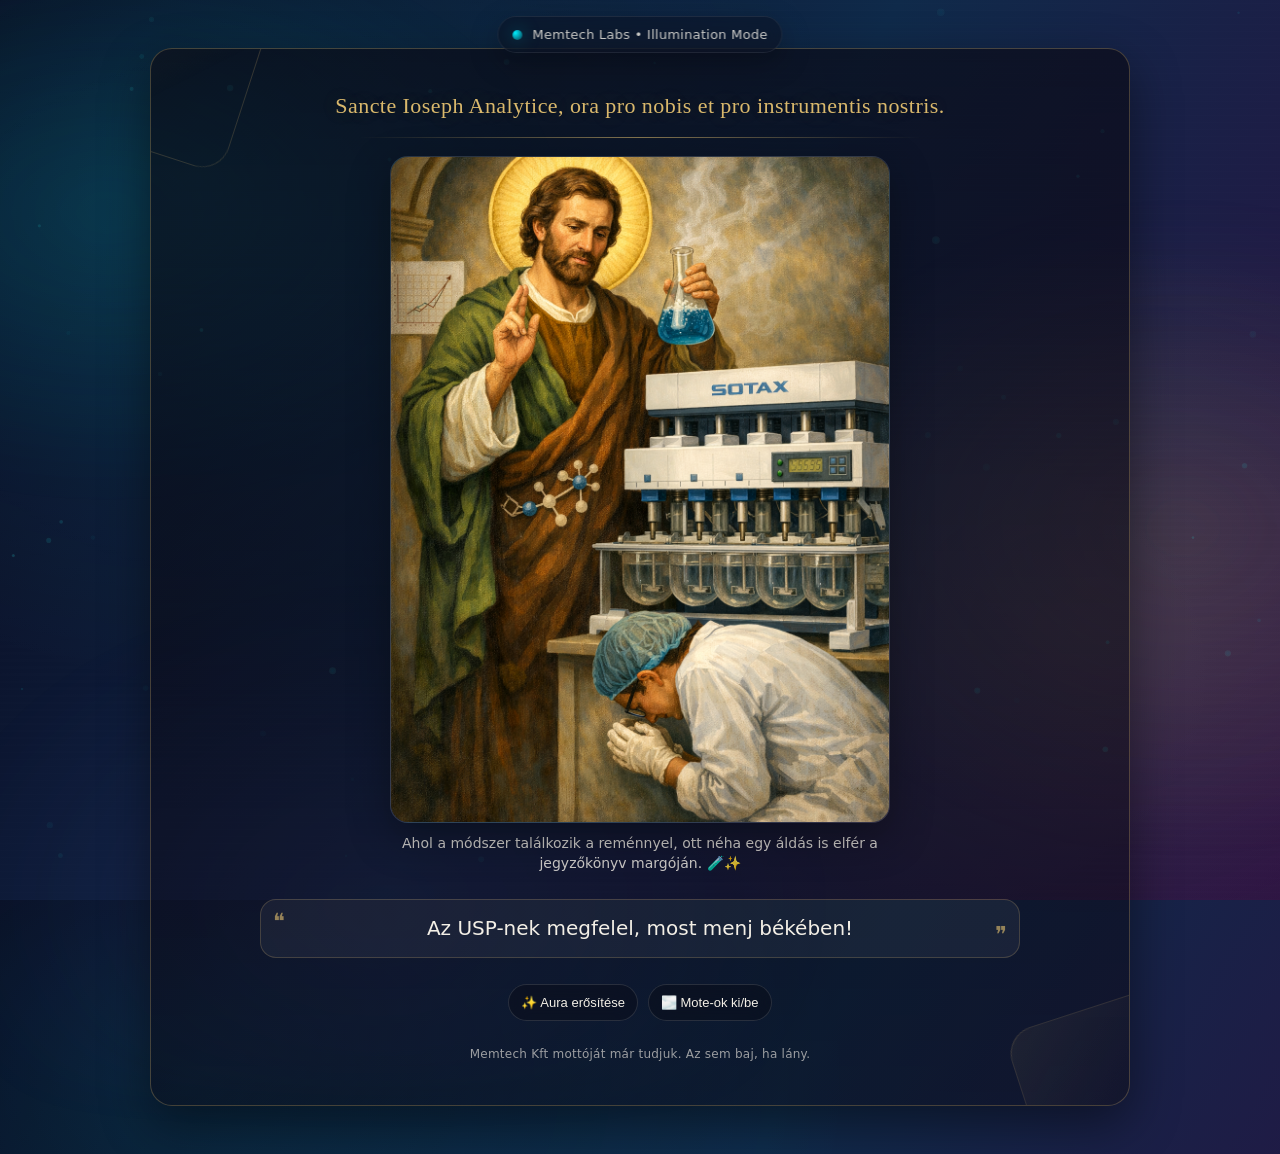
==== anal-saint-joseph/index.html @ 94d8e02a "saint josephus" ====
<!doctype html>
<html lang="hu">
    <head>
        <meta charset="utf-8" />
        <meta name="viewport" content="width=device-width, initial-scale=1" />
        <title>
            Analitikai Szent József megáldja a SOTAX kioldódásvizsgálót
        </title>
        <meta
            name="description"
            content="Egy fél-modern, fél-középkori egyoldalas tisztelgés Analitikai Szent József előtt."
        />

        <style>
            :root {
                --bg-0: #09051a;
                --bg-1: #0f2a4a;
                --bg-2: #2a1142;
                --ink: #f3efe6;
                --ink-2: rgba(243, 239, 230, 0.82);
                --gold: #d9b86c;
                --gold-2: rgba(217, 184, 108, 0.55);
                --cya: #00f0ff;
                --card: rgba(10, 8, 18, 0.62);
                --card-2: rgba(255, 255, 255, 0.06);
                --border: rgba(217, 184, 108, 0.35);
                --shadow: 0 18px 50px rgba(0, 0, 0, 0.45);
                --radius: 22px;
            }

            * {
                box-sizing: border-box;
            }
            html,
            body {
                height: 100%;
            }
            body {
                margin: 0;
                color: var(--ink);
                font-family:
                    ui-sans-serif,
                    system-ui,
                    -apple-system,
                    Segoe UI,
                    Roboto,
                    Helvetica,
                    Arial,
                    "Apple Color Emoji",
                    "Segoe UI Emoji";
                background:
                    radial-gradient(
                        1200px 900px at 15% 20%,
                        rgba(0, 240, 255, 0.1),
                        transparent 55%
                    ),
                    radial-gradient(
                        900px 700px at 85% 70%,
                        rgba(217, 184, 108, 0.12),
                        transparent 55%
                    ),
                    linear-gradient(
                        120deg,
                        var(--bg-0),
                        var(--bg-1),
                        var(--bg-2)
                    );
                overflow-x: hidden;
            }

            /* Subtle medieval parchment texture overlay */
            .texture {
                pointer-events: none;
                position: fixed;
                inset: 0;
                opacity: 0.14;
                background-image:
                    radial-gradient(
                        1200px 900px at 20% 35%,
                        rgba(255, 255, 255, 0.12),
                        transparent 55%
                    ),
                    radial-gradient(
                        900px 700px at 70% 75%,
                        rgba(255, 255, 255, 0.08),
                        transparent 55%
                    ),
                    repeating-linear-gradient(
                        0deg,
                        rgba(255, 255, 255, 0.03) 0px,
                        rgba(255, 255, 255, 0.03) 1px,
                        transparent 3px,
                        transparent 7px
                    );
                mix-blend-mode: overlay;
            }

            /* Animated aurora layer (CSS driven; JS will gently drift it too) */
            .aurora {
                pointer-events: none;
                position: fixed;
                inset: -20%;
                filter: blur(26px) saturate(1.1);
                opacity: 0.55;
                background:
                    radial-gradient(
                        40% 35% at 20% 30%,
                        rgba(0, 240, 255, 0.18),
                        transparent 65%
                    ),
                    radial-gradient(
                        38% 40% at 80% 55%,
                        rgba(217, 184, 108, 0.2),
                        transparent 65%
                    ),
                    radial-gradient(
                        40% 40% at 35% 85%,
                        rgba(168, 85, 247, 0.14),
                        transparent 65%
                    );
                transform: translate3d(0, 0, 0);
                will-change: transform;
            }

            /* Canvas particles go behind content */
            canvas#bg {
                position: fixed;
                inset: 0;
                width: 100%;
                height: 100%;
                z-index: 0;
                pointer-events: none;
                opacity: 0.9;
            }

            .wrap {
                position: relative;
                z-index: 1;
                min-height: 100%;
                display: grid;
                place-items: center;
                padding: clamp(16px, 4vw, 48px);
            }

            header {
                position: fixed;
                top: 16px;
                left: 50%;
                transform: translateX(-50%);
                z-index: 2;
                display: flex;
                gap: 10px;
                align-items: center;
                padding: 10px 14px;
                border-radius: 999px;
                background: rgba(10, 8, 18, 0.35);
                border: 1px solid rgba(255, 255, 255, 0.08);
                backdrop-filter: blur(10px);
                box-shadow: 0 10px 30px rgba(0, 0, 0, 0.25);
                color: var(--ink-2);
                font-size: 13px;
                letter-spacing: 0.02em;
            }
            .sigil {
                width: 10px;
                height: 10px;
                border-radius: 50%;
                background: radial-gradient(
                    circle at 30% 30%,
                    var(--cya),
                    rgba(0, 240, 255, 0.15)
                );
                box-shadow: 0 0 18px rgba(0, 240, 255, 0.35);
            }

            .card {
                width: min(980px, 100%);
                border-radius: var(--radius);
                background: linear-gradient(
                    180deg,
                    var(--card),
                    rgba(10, 8, 18, 0.46)
                );
                border: 1px solid rgba(217, 184, 108, 0.28);
                box-shadow: var(--shadow);
                overflow: hidden;
                position: relative;
            }

            /* Ornamental frame corners */
            .card::before,
            .card::after {
                content: "";
                position: absolute;
                width: 180px;
                height: 180px;
                border-radius: 28px;
                border: 1px solid rgba(217, 184, 108, 0.22);
                background: linear-gradient(
                    135deg,
                    rgba(217, 184, 108, 0.1),
                    transparent 65%
                );
                filter: blur(0px);
                opacity: 0.75;
                pointer-events: none;
            }
            .card::before {
                top: -80px;
                left: -80px;
                transform: rotate(18deg);
            }
            .card::after {
                bottom: -80px;
                right: -80px;
                transform: rotate(-18deg);
            }

            .inner {
                padding: clamp(18px, 3.6vw, 44px);
                display: grid;
                gap: 18px;
                text-align: center;
            }

            .motto {
                font-family: ui-serif, Georgia, "Times New Roman", Times, serif;
                font-size: clamp(16px, 2.4vw, 22px);
                letter-spacing: 0.02em;
                color: var(--gold);
                text-shadow: 0 0 24px rgba(217, 184, 108, 0.18);
                margin: 0;
            }

            .rule {
                height: 1px;
                width: min(560px, 90%);
                margin: 0 auto;
                background: linear-gradient(
                    90deg,
                    transparent,
                    rgba(217, 184, 108, 0.65),
                    transparent
                );
                opacity: 0.9;
            }

            figure {
                margin: 0;
                display: grid;
                gap: 10px;
                justify-items: center;
            }

            .img-frame {
                width: min(500px, 100%);
                height: max(500px, 100%);
                aspect-ratio: 3 / 4;
                border-radius: 18px;
                background:
                    radial-gradient(
                        120% 120% at 30% 20%,
                        rgba(0, 240, 255, 0.12),
                        transparent 50%
                    ),
                    radial-gradient(
                        100% 100% at 80% 60%,
                        rgba(217, 184, 108, 0.14),
                        transparent 55%
                    ),
                    rgba(255, 255, 255, 0.03);
                border: 1px solid rgba(255, 255, 255, 0.1);
                box-shadow: 0 14px 40px rgba(0, 0, 0, 0.35);
                overflow: hidden;
                position: relative;
            }

            /* Add a subtle “illumination” edge */
            img {
                width: 100%;
                height: 100%;
                object-fit: cover;
                display: block;
                filter: contrast(1.03) saturate(1.05);
            }

            figcaption {
                color: var(--ink-2);
                font-size: 14px;
                max-width: 60ch;
                line-height: 1.45;
            }

            blockquote {
                margin: 8px auto 0;
                padding: 14px 16px;
                width: min(760px, 100%);
                border-radius: 16px;
                background: rgba(255, 255, 255, 0.05);
                border: 1px solid rgba(217, 184, 108, 0.22);
                color: var(--ink);
                font-size: clamp(16px, 2.2vw, 20px);
                line-height: 1.45;
                position: relative;
            }
            blockquote::before {
                content: "❝";
                position: absolute;
                left: 12px;
                top: 6px;
                font-size: 22px;
                color: rgba(217, 184, 108, 0.65);
            }
            blockquote::after {
                content: "❞";
                position: absolute;
                right: 12px;
                bottom: 6px;
                font-size: 22px;
                color: rgba(217, 184, 108, 0.65);
            }

            .footer {
                margin-top: 8px;
                color: rgba(243, 239, 230, 0.62);
                font-size: 12px;
                letter-spacing: 0.02em;
            }

            .btnrow {
                display: flex;
                justify-content: center;
                gap: 10px;
                flex-wrap: wrap;
                margin-top: 8px;
            }
            .btn {
                appearance: none;
                border: 1px solid rgba(255, 255, 255, 0.12);
                background: rgba(10, 8, 18, 0.38);
                color: var(--ink);
                padding: 10px 12px;
                border-radius: 999px;
                cursor: pointer;
                font-size: 13px;
                backdrop-filter: blur(10px);
                transition:
                    transform 0.12s ease,
                    border-color 0.12s ease,
                    background 0.12s ease;
            }
            .btn:hover {
                transform: translateY(-1px);
                border-color: rgba(217, 184, 108, 0.34);
                background: rgba(255, 255, 255, 0.06);
            }

            /* Responsive tweaks */
            @media (max-width: 520px) {
                header {
                    width: calc(100% - 24px);
                    justify-content: center;
                }
                figcaption {
                    font-size: 13px;
                }
            }

            /* Respect reduced motion */
            @media (prefers-reduced-motion: reduce) {
                .aurora {
                    display: none;
                }
                canvas#bg {
                    display: none;
                }
                .btn {
                    transition: none;
                }
            }
        </style>
    </head>

    <body>
        <div class="aurora" id="aurora"></div>
        <canvas id="bg" aria-hidden="true"></canvas>
        <div class="texture" aria-hidden="true"></div>

        <header>
            <span class="sigil" aria-hidden="true"></span>
            <span>Memtech Labs • Illumination Mode</span>
        </header>

        <main class="wrap">
            <section
                class="card"
                role="region"
                aria-label="Analitikai Szent József one-pager"
            >
                <div class="inner">
                    <p class="motto">
                        Sancte Ioseph Analytice, ora pro nobis et pro
                        instrumentis nostris.
                    </p>
                    <div class="rule" aria-hidden="true"></div>

                    <figure>
                        <div class="img-frame">
                            <img
                                src="/assets/joseph.png"
                                alt="Analitikai Szent József megáld egy kioldódásvizsgáló készüléket"
                                loading="lazy"
                            />
                        </div>
                        <figcaption>
                            Ahol a módszer találkozik a reménnyel, ott néha egy
                            áldás is elfér a jegyzőkönyv margóján. 🧪✨
                        </figcaption>
                    </figure>

                    <blockquote>
                        Az USP-nek megfelel, most menj békében!
                    </blockquote>

                    <div class="btnrow" aria-label="Apró interakciók">
                        <button class="btn" id="toggleGlow" type="button">
                            ✨ Aura erősítése
                        </button>
                        <button class="btn" id="toggleMotes" type="button">
                            🌫️ Mote-ok ki/be
                        </button>
                    </div>

                    <div class="footer">
                        Memtech Kft mottóját már tudjuk. Az sem baj, ha lány.
                    </div>
                </div>
            </section>
        </main>

        <script>
            // Subtle animated background: drifting aurora + floating "motes" (dust/embers)
            (function () {
                const prefersReduced =
                    window.matchMedia &&
                    window.matchMedia("(prefers-reduced-motion: reduce)")
                        .matches;
                if (prefersReduced) return;

                const aurora = document.getElementById("aurora");
                const canvas = document.getElementById("bg");
                const ctx = canvas.getContext("2d", { alpha: true });

                let w = 0,
                    h = 0,
                    dpr = Math.max(
                        1,
                        Math.min(2, window.devicePixelRatio || 1),
                    );
                let t0 = performance.now();
                let motesOn = true;
                let glowBoost = false;

                const motes = [];
                const MOTES = 70; // keep it light

                function resize() {
                    w = Math.floor(window.innerWidth);
                    h = Math.floor(window.innerHeight);
                    canvas.width = Math.floor(w * dpr);
                    canvas.height = Math.floor(h * dpr);
                    canvas.style.width = w + "px";
                    canvas.style.height = h + "px";
                    ctx.setTransform(dpr, 0, 0, dpr, 0, 0);

                    // re-seed motes
                    motes.length = 0;
                    for (let i = 0; i < MOTES; i++) {
                        motes.push(spawnMote(true));
                    }
                }

                function rand(min, max) {
                    return min + Math.random() * (max - min);
                }

                function spawnMote(initial = false) {
                    const size = rand(0.8, 2.6);
                    return {
                        x: initial ? rand(0, w) : rand(-40, w + 40),
                        y: initial
                            ? rand(0, h)
                            : Math.random() < 0.5
                              ? -40
                              : h + 40,
                        vx: rand(-0.08, 0.14),
                        vy: rand(-0.1, 0.1),
                        r: size,
                        a: rand(0.05, 0.22),
                        tw: rand(0.6, 1.4), // twinkle speed
                        ph: rand(0, Math.PI * 2), // phase
                    };
                }

                function draw(now) {
                    const dt = Math.min(0.05, (now - t0) / 1000);
                    t0 = now;

                    // Aurora drift (tiny)
                    const time = now * 0.00008;
                    const ax = Math.sin(time) * 1.6;
                    const ay = Math.cos(time * 1.2) * 1.2;
                    aurora.style.transform = `translate3d(${ax}%, ${ay}%, 0)`;

                    // Particles
                    ctx.clearRect(0, 0, w, h);
                    if (motesOn) {
                        ctx.save();
                        ctx.globalCompositeOperation = "lighter";

                        for (let i = 0; i < motes.length; i++) {
                            const m = motes[i];
                            m.x += m.vx * (60 * dt);
                            m.y += m.vy * (60 * dt);

                            // soft drift upward bias
                            m.y += -0.1 * (60 * dt);

                            // wrap / respawn
                            if (
                                m.x < -60 ||
                                m.x > w + 60 ||
                                m.y < -60 ||
                                m.y > h + 60
                            ) {
                                motes[i] = spawnMote(false);
                                continue;
                            }

                            const tw =
                                (Math.sin(now * 0.001 * m.tw + m.ph) + 1) * 0.5; // 0..1
                            const alpha =
                                m.a *
                                (0.55 + 0.8 * tw) *
                                (glowBoost ? 1.35 : 1.0);

                            // Two-toned motes: cyan + gold hints
                            // (We avoid hard-coded colors in CSS only; JS is fine and subtle)
                            const grad = ctx.createRadialGradient(
                                m.x,
                                m.y,
                                0,
                                m.x,
                                m.y,
                                m.r * 8,
                            );
                            grad.addColorStop(0, `rgba(0,240,255,${alpha})`);
                            grad.addColorStop(
                                0.55,
                                `rgba(217,184,108,${alpha * 0.55})`,
                            );
                            grad.addColorStop(1, "rgba(0,0,0,0)");

                            ctx.fillStyle = grad;
                            ctx.beginPath();
                            ctx.arc(
                                m.x,
                                m.y,
                                m.r * (1.2 + tw * 0.6),
                                0,
                                Math.PI * 2,
                            );
                            ctx.fill();
                        }

                        ctx.restore();
                    }

                    requestAnimationFrame(draw);
                }

                // Buttons
                document
                    .getElementById("toggleMotes")
                    .addEventListener("click", () => {
                        motesOn = !motesOn;
                    });
                document
                    .getElementById("toggleGlow")
                    .addEventListener("click", () => {
                        glowBoost = !glowBoost;
                        aurora.style.opacity = glowBoost ? "0.72" : "0.55";
                    });

                window.addEventListener("resize", resize, { passive: true });
                resize();
                requestAnimationFrame(draw);
            })();
        </script>
    </body>
</html>
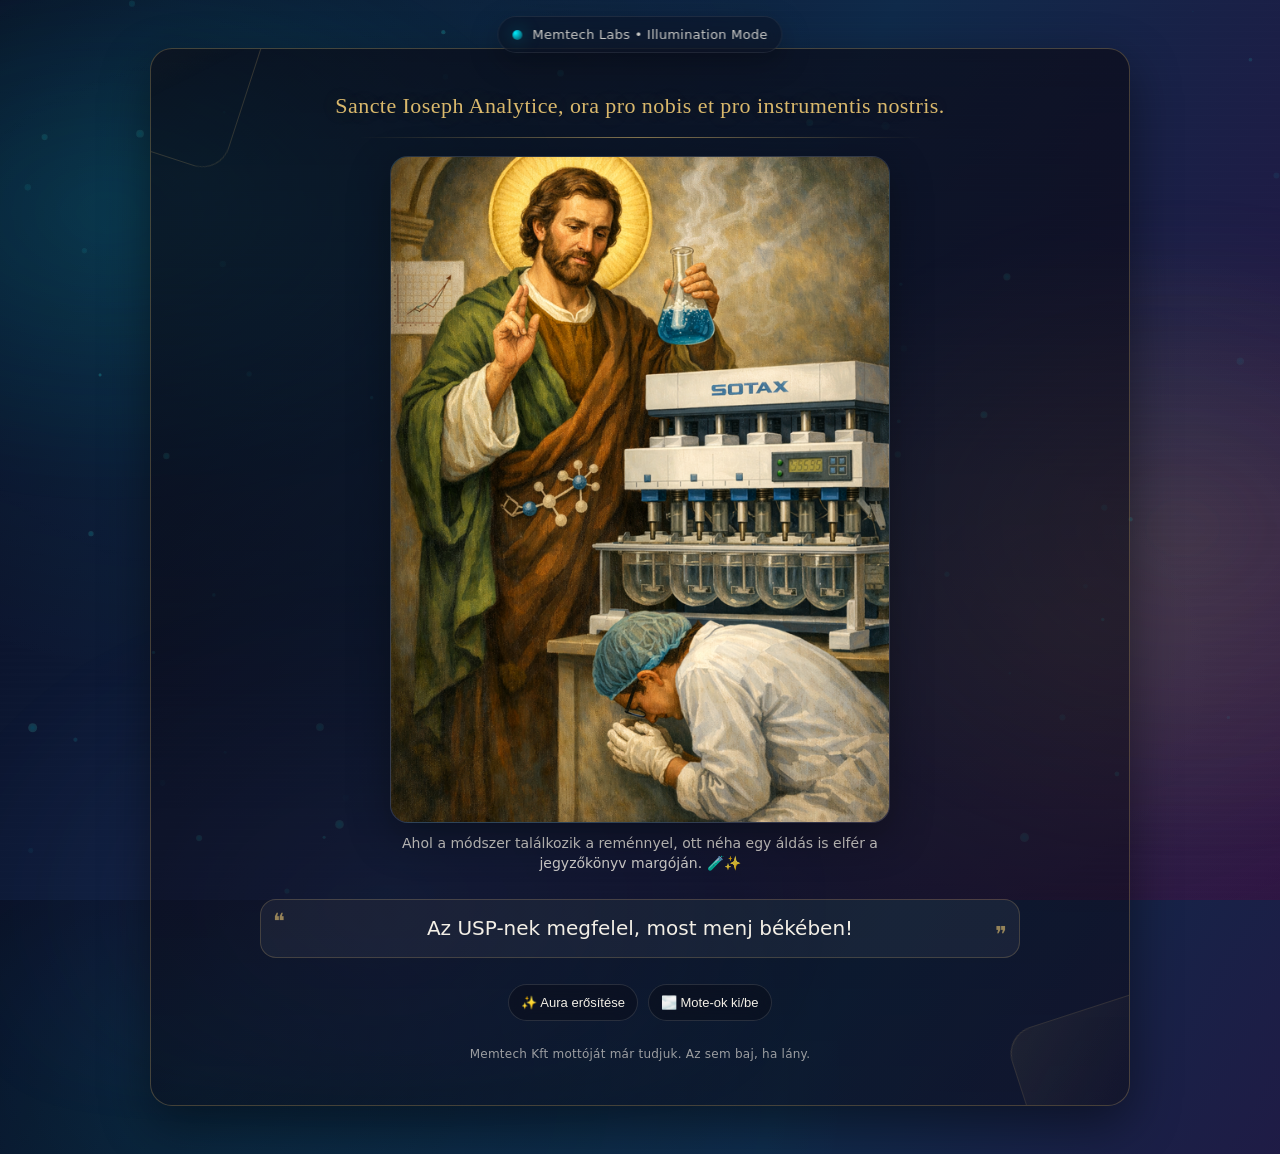
==== commit ebd90f9e: "bug fix" ====
--- a/anal-saint-joseph/index.html
+++ b/anal-saint-joseph/index.html
@@ -357,9 +357,8 @@
 
             /* Responsive tweaks */
             @media (max-width: 520px) {
-                header {
-                    width: calc(100% - 24px);
-                    justify-content: center;
+                header span {
+                    display: none;
                 }
                 figcaption {
                     font-size: 13px;
